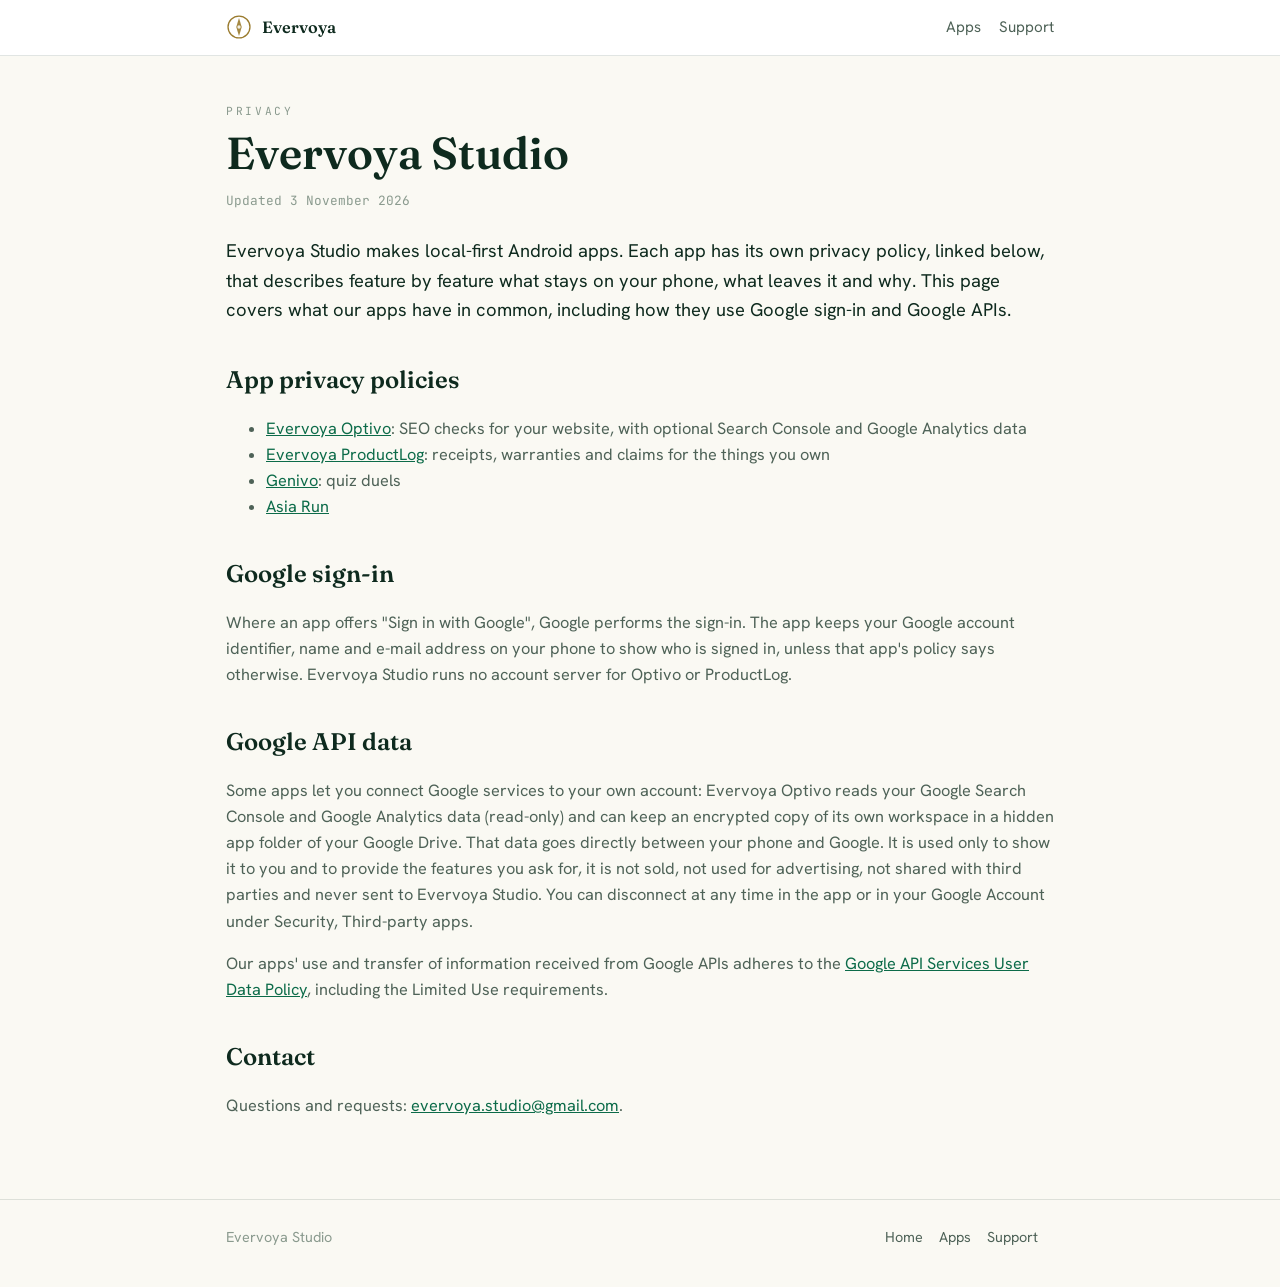
==== privacy/index.html @ 9ed7293b "Studio privacy overview and a second Search Console ownership file privacy/index.html is the studio-" ====
<!doctype html>
<html lang="en">
<head>
<meta charset="utf-8">
<meta name="viewport" content="width=device-width, initial-scale=1, viewport-fit=cover">
<title>Privacy — Evervoya Studio</title>
<meta name="description" content="Privacy at Evervoya Studio: how our apps use Google sign-in and Google APIs, and links to each app's privacy policy.">
<link rel="icon" href="/favicon.svg" type="image/svg+xml">
<link rel="preconnect" href="https://fonts.googleapis.com">
<link rel="preconnect" href="https://fonts.gstatic.com" crossorigin>
<link rel="stylesheet" href="https://fonts.googleapis.com/css2?family=Fraunces:ital,opsz,wght@0,9..144,400;0,9..144,500;0,9..144,600&family=Hanken+Grotesk:wght@400;500;600;700&family=JetBrains+Mono:wght@400;500&display=swap">
<link rel="stylesheet" href="/pages.css">
</head>
<body>
<header class="top">
  <div class="wrap">
    <a class="brand" href="/">
      <svg class="mark" viewBox="0 0 32 32" fill="none" aria-hidden="true"><circle cx="16" cy="16" r="13.5" stroke="currentColor" stroke-width="1.6"/><path d="M16 5 L19.4 16 L16 27 L12.6 16 Z" fill="currentColor" opacity="0.9"/><circle cx="16" cy="16" r="2.1" style="fill:var(--surface-2)"/></svg>
      Evervoya
    </a>
    <nav class="links">
      <a href="/#apps">Apps</a>
      <a href="/#support">Support</a>
    </nav>
  </div>
</header>

<main>
  <div class="wrap">
    <span class="eyebrow">Privacy</span>
    <h1>Evervoya Studio</h1>
    <p class="meta">Updated 3 November 2026</p>

    <p class="lede">Evervoya Studio makes local-first Android apps. Each app has its own privacy policy, linked below, that describes feature by feature what stays on your phone, what leaves it and why. This page covers what our apps have in common, including how they use Google sign-in and Google APIs.</p>

    <h2>App privacy policies</h2>
    <ul>
      <li><a href="/privacy/optivo.html">Evervoya Optivo</a>: SEO checks for your website, with optional Search Console and Google Analytics data</li>
      <li><a href="/privacy/productlog.html">Evervoya ProductLog</a>: receipts, warranties and claims for the things you own</li>
      <li><a href="/privacy/genivo.html">Genivo</a>: quiz duels</li>
      <li><a href="/privacy/asiarun.html">Asia Run</a></li>
    </ul>

    <h2>Google sign-in</h2>
    <p>Where an app offers "Sign in with Google", Google performs the sign-in. The app keeps your Google account identifier, name and e-mail address on your phone to show who is signed in, unless that app's policy says otherwise. Evervoya Studio runs no account server for Optivo or ProductLog.</p>

    <h2>Google API data</h2>
    <p>Some apps let you connect Google services to your own account: Evervoya Optivo reads your Google Search Console and Google Analytics data (read-only) and can keep an encrypted copy of its own workspace in a hidden app folder of your Google Drive. That data goes directly between your phone and Google. It is used only to show it to you and to provide the features you ask for, it is not sold, not used for advertising, not shared with third parties and never sent to Evervoya Studio. You can disconnect at any time in the app or in your Google Account under Security, Third-party apps.</p>
    <p>Our apps' use and transfer of information received from Google APIs adheres to the <a href="https://developers.google.com/terms/api-services-user-data-policy">Google API Services User Data Policy</a>, including the Limited Use requirements.</p>

    <h2>Contact</h2>
    <p>Questions and requests: <a href="mailto:evervoya.studio@gmail.com">evervoya.studio@gmail.com</a>.</p>
  </div>
</main>

<footer>
  <div class="wrap">
    <span>Evervoya Studio</span>
    <span><a href="/">Home</a><a href="/#apps">Apps</a><a href="/#support">Support</a></span>
  </div>
</footer>
</body>
</html>
---- pages.css ----
/* Shared styles for Evervoya sub-pages (apps/, privacy/). Same tokens as the landing page. */
*{box-sizing:border-box}html{-webkit-text-size-adjust:100%}body{margin:0}img{max-width:100%;height:auto}
:root{
  --bg:#FAF9F3; --surface:#FFFFFF; --surface-2:#F2EFE4;
  --fg:#0E2A1E; --muted:#4E6257; --faint:#8A9A8E;
  --line:rgba(14,42,30,.12);
  --green:#0C6B49; --gold:#9A7B2E; --gold-soft:rgba(154,123,46,.14);
  --font-display:"Fraunces",Georgia,"Times New Roman",serif;
  --font-body:"Hanken Grotesk",system-ui,-apple-system,Segoe UI,sans-serif;
  --font-mono:"JetBrains Mono",ui-monospace,SFMono-Regular,Menlo,monospace;
  --maxw:860px;
}
@media (prefers-color-scheme:dark){:root:not([data-theme="light"]){
  --bg:#07140E; --surface:#0C1C14; --surface-2:#10251A;
  --fg:#EDF3EE; --muted:#93A89C; --faint:#6E8378;
  --line:rgba(237,243,238,.12);
  --green:#56C091; --gold:#D8B45A; --gold-soft:rgba(216,180,90,.16);
  color-scheme:dark;
}}
body{background:var(--bg);color:var(--fg);font-family:var(--font-body);line-height:1.6;font-size:1.02rem}
a{color:var(--green)}
header.top{border-bottom:1px solid var(--line);background:var(--surface)}
header.top .wrap{display:flex;align-items:center;justify-content:space-between;gap:1rem;padding:.9rem 16px}
.wrap{max-width:var(--maxw);margin:0 auto;padding:0 16px}
.brand{display:inline-flex;align-items:center;gap:.6rem;font-family:var(--font-display);font-weight:600;text-decoration:none;color:var(--fg)}
.brand .mark{width:26px;height:26px;color:var(--gold)}
nav.links{display:flex;gap:1.1rem;font-size:.95rem}
nav.links a{color:var(--muted);text-decoration:none}
nav.links a:hover{color:var(--fg)}
main{padding:2.6rem 0 4rem}
.eyebrow{font-family:var(--font-mono);font-size:.7rem;letter-spacing:.24em;text-transform:uppercase;color:var(--faint)}
h1{font-family:var(--font-display);font-weight:600;font-size:clamp(2rem,4.5vw,2.8rem);line-height:1.12;margin:.3rem 0 .8rem}
h2{font-family:var(--font-display);font-weight:600;font-size:1.5rem;margin:2.2rem 0 .6rem}
h3{font-size:1.1rem;margin:1.4rem 0 .4rem}
p,li{color:var(--muted)}
.lede{font-size:1.15rem;color:var(--fg)}
.chip{display:inline-flex;font-family:var(--font-mono);font-size:.64rem;letter-spacing:.14em;text-transform:uppercase;color:var(--gold);border:1px solid color-mix(in srgb,var(--gold) 34%,var(--line));border-radius:999px;padding:.3rem .66rem;margin-right:.4rem}
.meta{font-family:var(--font-mono);font-size:.8rem;color:var(--faint);margin:0 0 1.6rem}
.card{background:var(--surface);border:1px solid var(--line);border-radius:16px;padding:1.4rem 1.5rem;margin:1.2rem 0}
.grid{display:grid;grid-template-columns:repeat(2,1fr);gap:1rem}
@media (max-width:720px){.grid{grid-template-columns:1fr}nav.links{display:none}}
table{width:100%;border-collapse:collapse;font-size:.95rem}
th,td{text-align:left;vertical-align:top;padding:.6rem .5rem;border-bottom:1px solid var(--line)}
th{color:var(--fg);font-weight:600}
td{color:var(--muted)}
.btn{display:inline-flex;align-items:center;gap:.5rem;font-weight:600;text-decoration:none;border-radius:999px;padding:.72rem 1.2rem;color:var(--fg);border:1px solid color-mix(in srgb,var(--gold) 40%,var(--line))}
.btn:hover{border-color:var(--gold)}
footer{border-top:1px solid var(--line);padding:1.6rem 0 2.4rem;font-size:.9rem;color:var(--faint)}
footer .wrap{display:flex;flex-wrap:wrap;gap:1rem;justify-content:space-between}
footer a{color:var(--muted);text-decoration:none;margin-right:1rem}
.note{border-left:3px solid var(--gold);padding:.6rem 1rem;background:var(--gold-soft);border-radius:0 12px 12px 0;color:var(--fg)}
/* Marketing blocks */
.hook{font-family:var(--font-display);font-size:1.35rem;line-height:1.35;color:var(--fg);margin:1rem 0 1.4rem}
.pain{border:1px solid var(--line);border-radius:16px;padding:1.2rem 1.4rem;background:var(--surface-2)}
.pain h3{margin-top:0}
.pain li,.joy li{margin:.35rem 0}
.joy{border:1px solid color-mix(in srgb,var(--green) 35%,var(--line));border-radius:16px;padding:1.2rem 1.4rem;background:color-mix(in srgb,var(--green) 6%,var(--surface))}
.joy h3{margin-top:0;color:var(--green)}
.pros{list-style:none;padding:0;margin:0;display:grid;grid-template-columns:repeat(2,1fr);gap:.8rem}
.pros li{background:var(--surface);border:1px solid var(--line);border-radius:12px;padding:.9rem 1rem;color:var(--muted)}
.pros li strong{display:block;color:var(--fg);margin-bottom:.15rem}
.cons{list-style:none;padding:0;margin:0}
.cons li{padding:.5rem 0 .5rem 1.1rem;border-left:2px solid var(--line);margin:.4rem 0;color:var(--muted)}
.cons li strong{color:var(--fg)}
.quote{font-family:var(--font-display);font-style:italic;font-size:1.15rem;color:var(--fg);border-left:3px solid var(--gold);padding-left:1rem;margin:1.6rem 0}
.cta{display:flex;flex-wrap:wrap;gap:.8rem;margin-top:1.4rem}
.btn-primary{background:var(--gold);color:#17271B;border-color:var(--gold)}
@media (max-width:720px){.pros{grid-template-columns:1fr}}
/* Screenshot gallery: phone frames in a horizontal strip, scrolls on small screens */
.shots{display:grid;grid-auto-flow:column;grid-auto-columns:minmax(190px,1fr);gap:1rem;overflow-x:auto;padding:.4rem .2rem 1rem;scroll-snap-type:x mandatory;margin:1rem 0 0}
.shots figure{margin:0;scroll-snap-align:start}
.shots img{display:block;width:100%;border-radius:18px;border:1px solid var(--line);box-shadow:0 14px 34px -24px rgba(0,0,0,.5);background:var(--surface-2)}
.shots figcaption{font-size:.84rem;color:var(--muted);margin-top:.5rem;line-height:1.35}
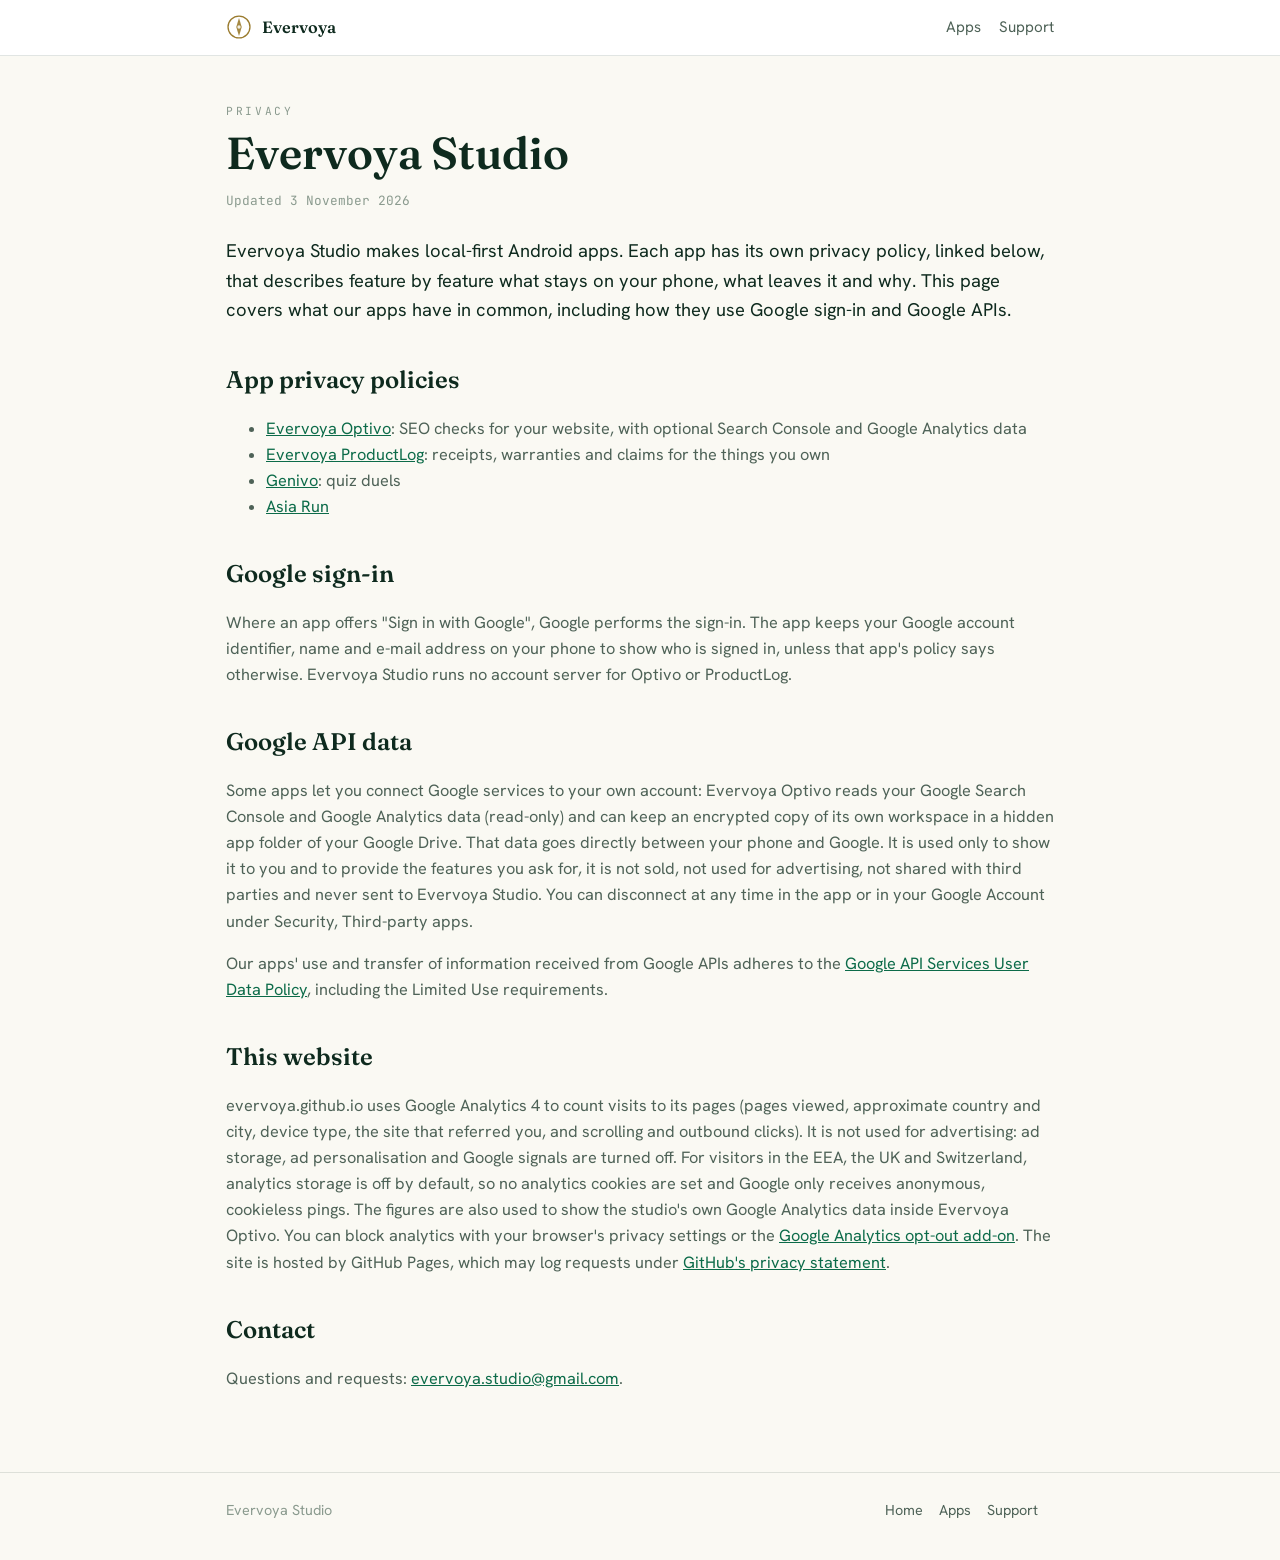
==== commit 8257d992: "Google Analytics 4 on the studio site, with privacy-first defaults Adds the GA4 tag (G-HEBNJW35FW) t" ====
--- a/privacy/index.html
+++ b/privacy/index.html
@@ -2,6 +2,16 @@
 <html lang="en">
 <head>
 <meta charset="utf-8">
+<!-- Google Analytics 4 (site visits only). No ads use; analytics storage off by default in the EEA, UK and Switzerland. -->
+<script async src="https://www.googletagmanager.com/gtag/js?id=G-HEBNJW35FW"></script>
+<script>
+window.dataLayer = window.dataLayer || [];
+function gtag(){dataLayer.push(arguments);}
+gtag('consent', 'default', {ad_storage: 'denied', ad_user_data: 'denied', ad_personalization: 'denied', analytics_storage: 'granted'});
+gtag('consent', 'default', {analytics_storage: 'denied', region: ['AT','BE','BG','HR','CY','CZ','DK','EE','FI','FR','DE','GR','HU','IE','IT','LV','LT','LU','MT','NL','PL','PT','RO','SK','SI','ES','SE','IS','LI','NO','GB','CH']});
+gtag('js', new Date());
+gtag('config', 'G-HEBNJW35FW', {allow_google_signals: false, allow_ad_personalization_signals: false});
+</script>
 <meta name="viewport" content="width=device-width, initial-scale=1, viewport-fit=cover">
 <title>Privacy — Evervoya Studio</title>
 <meta name="description" content="Privacy at Evervoya Studio: how our apps use Google sign-in and Google APIs, and links to each app's privacy policy.">
@@ -48,6 +58,9 @@
     <p>Some apps let you connect Google services to your own account: Evervoya Optivo reads your Google Search Console and Google Analytics data (read-only) and can keep an encrypted copy of its own workspace in a hidden app folder of your Google Drive. That data goes directly between your phone and Google. It is used only to show it to you and to provide the features you ask for, it is not sold, not used for advertising, not shared with third parties and never sent to Evervoya Studio. You can disconnect at any time in the app or in your Google Account under Security, Third-party apps.</p>
     <p>Our apps' use and transfer of information received from Google APIs adheres to the <a href="https://developers.google.com/terms/api-services-user-data-policy">Google API Services User Data Policy</a>, including the Limited Use requirements.</p>
 
+    <h2>This website</h2>
+    <p>evervoya.github.io uses Google Analytics 4 to count visits to its pages (pages viewed, approximate country and city, device type, the site that referred you, and scrolling and outbound clicks). It is not used for advertising: ad storage, ad personalisation and Google signals are turned off. For visitors in the EEA, the UK and Switzerland, analytics storage is off by default, so no analytics cookies are set and Google only receives anonymous, cookieless pings. The figures are also used to show the studio's own Google Analytics data inside Evervoya Optivo. You can block analytics with your browser's privacy settings or the <a href="https://tools.google.com/dlpage/gaoptout">Google Analytics opt-out add-on</a>. The site is hosted by GitHub Pages, which may log requests under <a href="https://docs.github.com/en/site-policy/privacy-policies/github-general-privacy-statement">GitHub's privacy statement</a>.</p>
+
     <h2>Contact</h2>
     <p>Questions and requests: <a href="mailto:evervoya.studio@gmail.com">evervoya.studio@gmail.com</a>.</p>
   </div>
